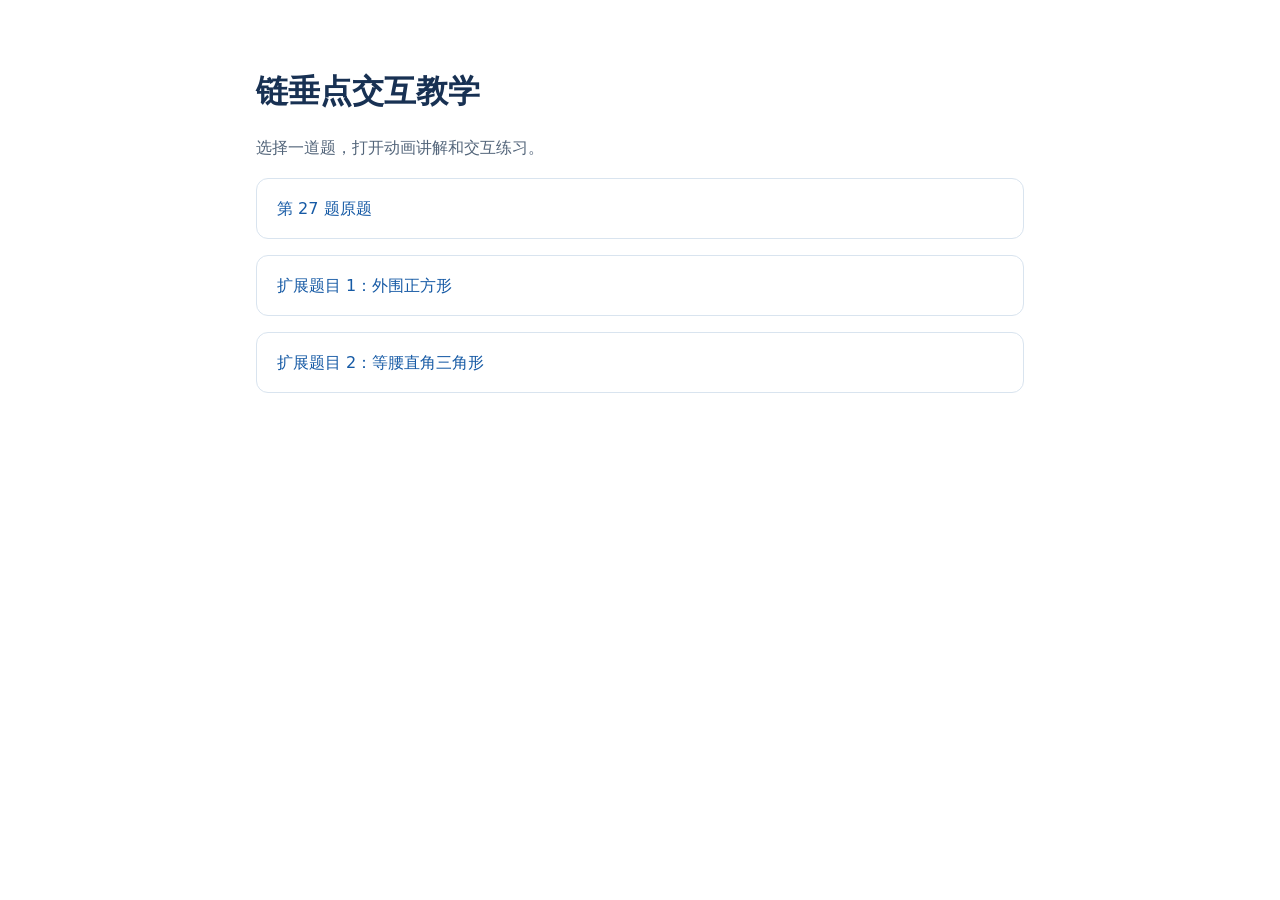
==== index.html @ 458414ba "Add GitHub Pages navigation" ====
<!doctype html>
<html lang="zh-CN">
<head>
  <meta charset="utf-8">
  <meta name="viewport" content="width=device-width, initial-scale=1">
  <title>FrankMath · 链垂点交互教学</title>
  <style>
    body { font-family: system-ui, sans-serif; max-width: 48rem; margin: 4rem auto; padding: 0 1.5rem; color: #183153; line-height: 1.7; }
    h1 { margin-bottom: .25rem; }
    p { color: #53657a; }
    a { display: block; margin: 1rem 0; padding: 1rem 1.25rem; border: 1px solid #d9e4ef; border-radius: .75rem; color: #165aa5; text-decoration: none; }
    a:hover { background: #f1f7fd; }
  </style>
</head>
<body>
  <h1>链垂点交互教学</h1>
  <p>选择一道题，打开动画讲解和交互练习。</p>
  <nav aria-label="题目">
    <a href="q27-原题/链垂点_交互教学.html">第 27 题原题</a>
    <a href="ext1/第27题扩展题目1_交互教学.html">扩展题目 1：外围正方形</a>
    <a href="ext2/第27题扩展题目2_交互教学.html">扩展题目 2：等腰直角三角形</a>
  </nav>
</body>
</html>
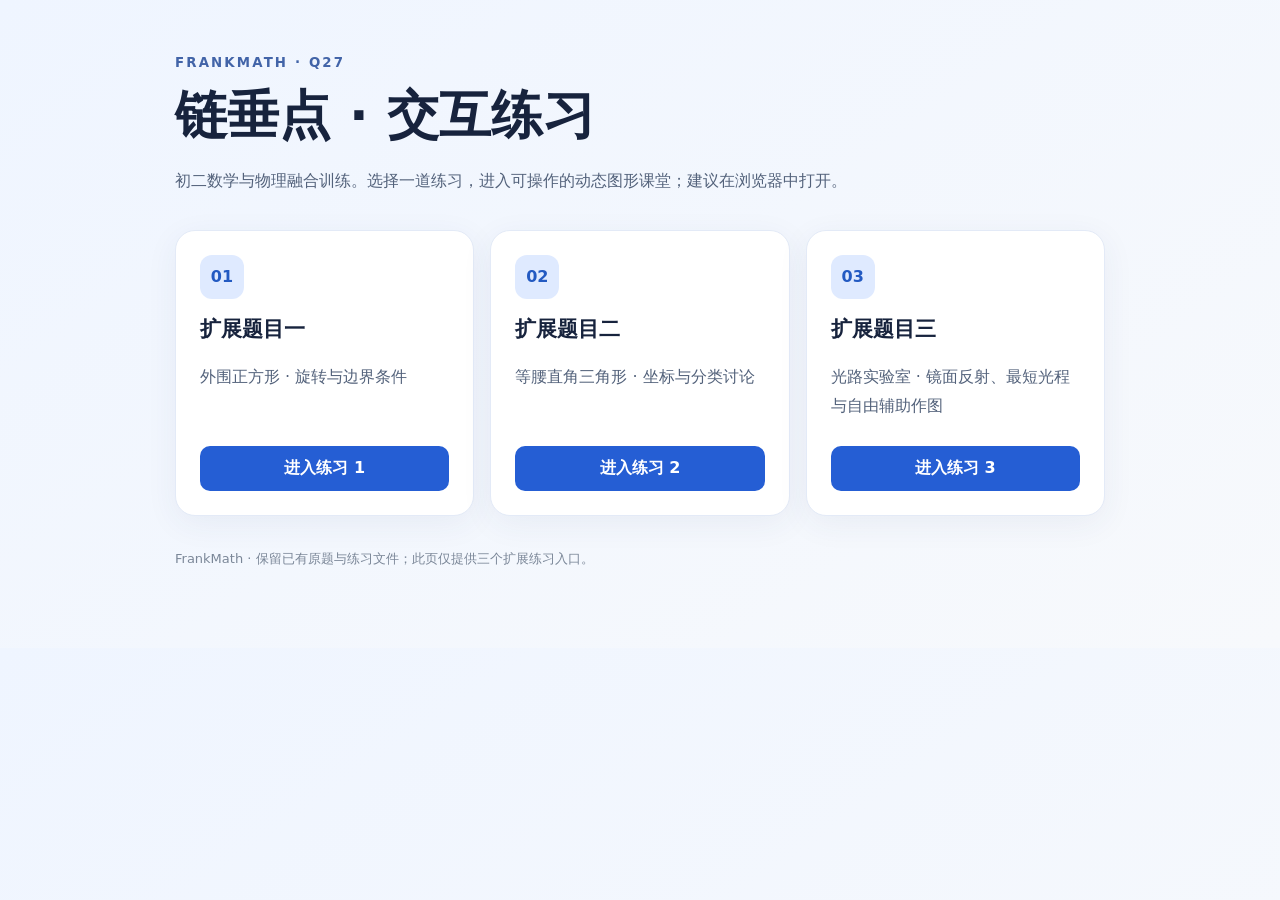
==== commit 9cf671aa: "Publish navigation for all three FrankMath extensions" ====
--- a/index.html
+++ b/index.html
@@ -1,24 +1 @@
-<!doctype html>
-<html lang="zh-CN">
-<head>
-  <meta charset="utf-8">
-  <meta name="viewport" content="width=device-width, initial-scale=1">
-  <title>FrankMath · 链垂点交互教学</title>
-  <style>
-    body { font-family: system-ui, sans-serif; max-width: 48rem; margin: 4rem auto; padding: 0 1.5rem; color: #183153; line-height: 1.7; }
-    h1 { margin-bottom: .25rem; }
-    p { color: #53657a; }
-    a { display: block; margin: 1rem 0; padding: 1rem 1.25rem; border: 1px solid #d9e4ef; border-radius: .75rem; color: #165aa5; text-decoration: none; }
-    a:hover { background: #f1f7fd; }
-  </style>
-</head>
-<body>
-  <h1>链垂点交互教学</h1>
-  <p>选择一道题，打开动画讲解和交互练习。</p>
-  <nav aria-label="题目">
-    <a href="q27-原题/链垂点_交互教学.html">第 27 题原题</a>
-    <a href="ext1/第27题扩展题目1_交互教学.html">扩展题目 1：外围正方形</a>
-    <a href="ext2/第27题扩展题目2_交互教学.html">扩展题目 2：等腰直角三角形</a>
-  </nav>
-</body>
-</html>
+<!doctype html><html lang="zh-CN"><head><meta charset="UTF-8"><meta name="viewport" content="width=device-width,initial-scale=1"><title>FrankMath · 链垂点交互练习</title><style>:root{color-scheme:light}*{box-sizing:border-box}body{margin:0;font-family:system-ui,-apple-system,'PingFang SC','Microsoft YaHei',sans-serif;color:#17233d;background:linear-gradient(145deg,#eff5ff,#f7f9fc)}main{max-width:970px;margin:auto;padding:52px 20px 80px}small{color:#4264a8;font-weight:750;letter-spacing:.16em}h1{font-size:clamp(30px,5vw,52px);margin:10px 0}p{color:#53627b;line-height:1.8}section{display:grid;grid-template-columns:repeat(auto-fit,minmax(240px,1fr));gap:16px;margin-top:34px}article{background:white;border:1px solid #e3eaf7;border-radius:20px;padding:24px;box-shadow:0 8px 32px #28436b10;display:flex;flex-direction:column;gap:8px}h2{font-size:21px;margin:8px 0}.number{width:44px;height:44px;border-radius:12px;background:#dfeaff;color:#235ac2;display:grid;place-items:center;font-weight:800}article p{flex:1;margin:4px 0 18px}a{display:inline-flex;align-items:center;justify-content:center;background:#255ed4;color:white;text-decoration:none;border-radius:10px;padding:12px 14px;font-weight:700}a:hover,a:focus{background:#1346af}footer{padding-top:34px;font-size:13px;color:#7b8798}</style></head><body><main><small>FRANKMATH · Q27</small><h1>链垂点 · 交互练习</h1><p>初二数学与物理融合训练。选择一道练习，进入可操作的动态图形课堂；建议在浏览器中打开。</p><section><article><span class="number">01</span><h2>扩展题目一</h2><p>外围正方形 · 旋转与边界条件</p><a href="./ext1/第27题扩展题目1_交互教学.html">进入练习 1</a></article><article><span class="number">02</span><h2>扩展题目二</h2><p>等腰直角三角形 · 坐标与分类讨论</p><a href="./ext2/第27题扩展题目2_交互教学.html">进入练习 2</a></article><article><span class="number">03</span><h2>扩展题目三</h2><p>光路实验室 · 镜面反射、最短光程与自由辅助作图</p><a href="./ext3/第27题扩展题目3_光路实验室_交互教学.html">进入练习 3</a></article></section><footer>FrankMath · 保留已有原题与练习文件；此页仅提供三个扩展练习入口。</footer></main></body></html>
